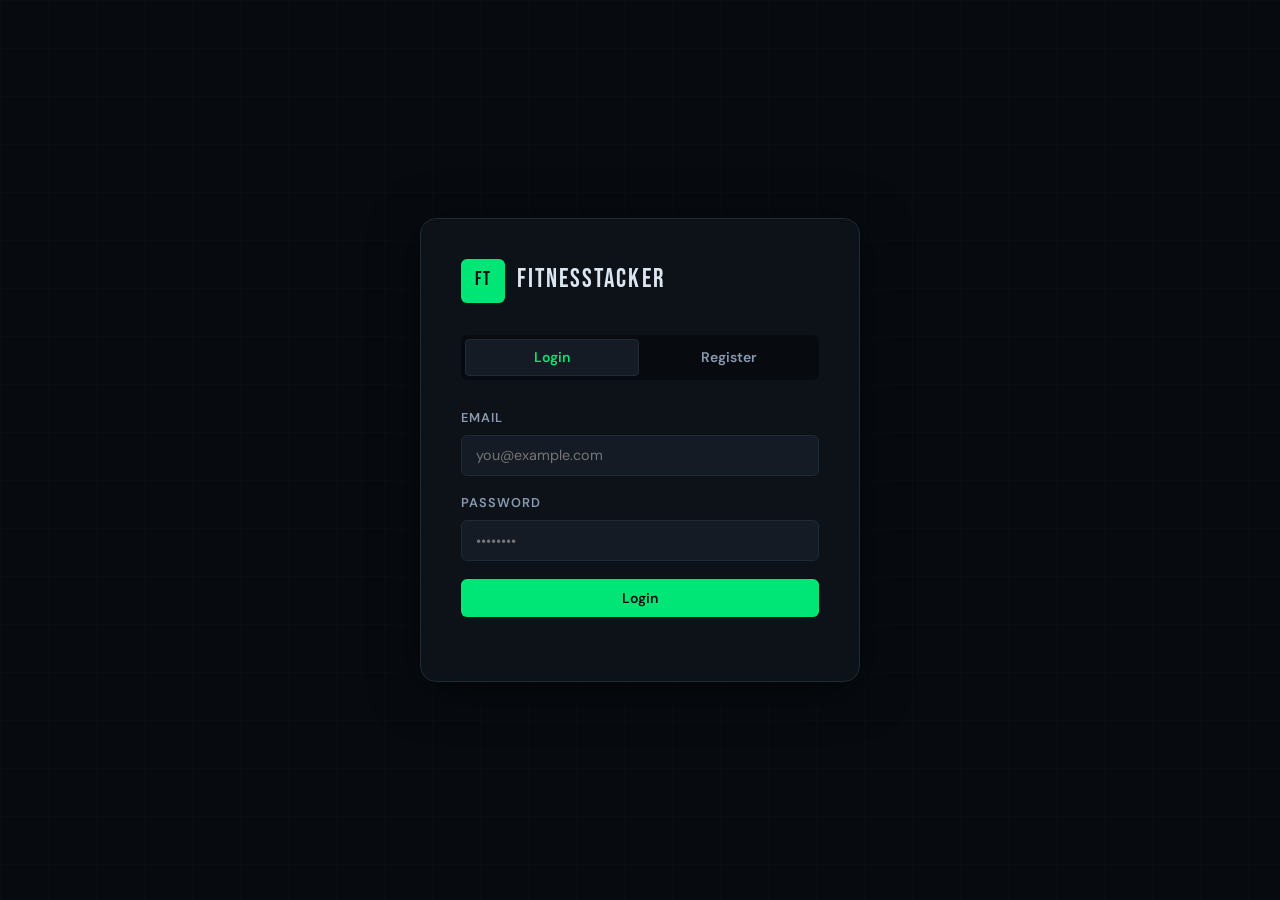
==== src/main/resources/static/activities.html @ 647609e1 "add frontend UI, UserController, CORS config & update README" ====
<!DOCTYPE html>
<html lang="en">
<head>
  <meta charset="UTF-8" />
  <meta name="viewport" content="width=device-width, initial-scale=1.0" />
  <title>FitnessTacker — Activities</title>
  <link rel="stylesheet" href="styles.css" />
</head>
<body>

<!-- Navbar -->
<nav class="navbar" id="nav"></nav>

<main class="page">

  <!-- Page Header -->
  <div class="page-header fade-in">
    <h1>YOUR <span>ACTIVITIES</span></h1>
    <p>Log workouts and track your progress over time.</p>
  </div>

  <div class="grid-2" style="align-items:start">

    <!-- ── LOG ACTIVITY FORM ───────────────────────────────── -->
    <div class="card card--accent fade-in" style="position:sticky;top:80px">
      <h3 class="section-title">Log New Activity</h3>

      <form id="activity-form" onsubmit="handleTrack(event)">

        <div class="form-group">
          <label>Activity Type</label>
          <select id="act-type" required>
            <option value="">— Select type —</option>
          </select>
        </div>

        <div class="form-row">
          <div class="form-group">
            <label>Duration (minutes)</label>
            <input type="number" id="act-duration" min="1" max="600" placeholder="e.g. 45" required />
          </div>
          <div class="form-group">
            <label>Calories Burned</label>
            <input type="number" id="act-calories" min="0" placeholder="e.g. 320" />
          </div>
        </div>

        <div class="form-group">
          <label>Start Time</label>
          <input type="datetime-local" id="act-startTime" required />
        </div>

        <!-- Additional Metrics (JSON key-value builder) -->
        <div class="form-group">
          <label style="display:flex;justify-content:space-between">
            <span>Additional Metrics</span>
            <button type="button" class="btn btn--ghost btn--sm" onclick="addMetric()">+ Add</button>
          </label>
          <div id="metrics-list" style="display:flex;flex-direction:column;gap:0.5rem;margin-top:0.25rem">
            <!-- dynamic rows -->
          </div>
          <p style="font-size:0.75rem;color:var(--text-3);margin-top:0.4rem">
            e.g. distance: 5.2, pace: "5:30/km", heartRate: 148
          </p>
        </div>

        <button type="submit" class="btn btn--primary btn--full" id="btn-track">
          Log Activity
        </button>
      </form>
    </div>

    <!-- ── ACTIVITY LIST ───────────────────────────────────── -->
    <div class="fade-in">
      <!-- Filter Bar -->
      <div style="display:flex;gap:0.5rem;flex-wrap:wrap;margin-bottom:1.25rem;align-items:center">
        <h3 class="section-title" style="margin-bottom:0;flex:1">All Activities</h3>
        <select id="filter-type" onchange="filterActivities()" style="
          background:var(--surface-2);border:1px solid var(--border);
          color:var(--text);padding:0.4rem 0.75rem;border-radius:var(--radius-sm);
          font-size:0.8rem;cursor:pointer">
          <option value="">All Types</option>
        </select>
      </div>

      <div id="activities-container">
        <div class="spinner"></div>
      </div>
    </div>

  </div>
</main>

<script src="app.js"></script>
<script>
  if (!Auth.require()) throw new Error("Redirecting");
  UI.renderNav("activities.html");

  let allActivities = [];

  // ── Populate dropdowns ────────────────────────────────────
  const typeSelect = document.getElementById("act-type");
  const filterSelect = document.getElementById("filter-type");
  ACTIVITY_TYPES.forEach((t) => {
    typeSelect.innerHTML += `<option value="${t}">${UI.activityIcon(t)} ${t.replace("_", " ")}</option>`;
    filterSelect.innerHTML += `<option value="${t}">${t.replace("_", " ")}</option>`;
  });

  // Default start time to now
  const now = new Date();
  now.setMinutes(now.getMinutes() - now.getTimezoneOffset());
  document.getElementById("act-startTime").value = now.toISOString().slice(0, 16);

  // ── Metric Row builder ────────────────────────────────────
  function addMetric(key = "", val = "") {
    const row = document.createElement("div");
    row.style.cssText = "display:flex;gap:0.5rem;align-items:center";
    row.innerHTML = `
      <input type="text"   class="metric-key" placeholder="Key (e.g. distance)"
             value="${key}" style="flex:1;background:var(--surface-2);border:1px solid var(--border);
             border-radius:var(--radius-sm);padding:0.45rem 0.7rem;color:var(--text);font-size:0.85rem"/>
      <input type="text"   class="metric-val" placeholder="Value"
             value="${val}" style="flex:1;background:var(--surface-2);border:1px solid var(--border);
             border-radius:var(--radius-sm);padding:0.45rem 0.7rem;color:var(--text);font-size:0.85rem"/>
      <button type="button" onclick="this.parentElement.remove()"
        style="background:transparent;border:none;color:var(--text-3);font-size:1.1rem;cursor:pointer;padding:0 4px">✕</button>
    `;
    document.getElementById("metrics-list").appendChild(row);
  }

  function collectMetrics() {
    const obj = {};
    document.querySelectorAll("#metrics-list > div").forEach((row) => {
      const k = row.querySelector(".metric-key").value.trim();
      const v = row.querySelector(".metric-val").value.trim();
      if (k) {
        // Try numeric, else string
        obj[k] = isNaN(v) ? v : Number(v);
      }
    });
    return Object.keys(obj).length ? obj : null;
  }

  // ── Track Activity ────────────────────────────────────────
  async function handleTrack(e) {
    e.preventDefault();
    const btn = document.getElementById("btn-track");
    UI.btnLoading(btn, true);

    const startTime = document.getElementById("act-startTime").value;
    const payload = {
      userId: Auth.userId(),
      type: document.getElementById("act-type").value,
      duration: parseInt(document.getElementById("act-duration").value),
      caloriesBurned: parseInt(document.getElementById("act-calories").value) || null,
      startTime: startTime ? new Date(startTime).toISOString().replace("Z", "") : null,
      additionalMetrics: collectMetrics(),
    };

    try {
      await ActivityAPI.track(payload);
      UI.toast("Activity logged successfully! 🔥");
      document.getElementById("activity-form").reset();
      document.getElementById("metrics-list").innerHTML = "";
      // Reset datetime
      const n = new Date();
      n.setMinutes(n.getMinutes() - n.getTimezoneOffset());
      document.getElementById("act-startTime").value = n.toISOString().slice(0, 16);
      await loadActivities();
    } catch (err) {
      UI.toast(err.message || "Failed to log activity", "error");
    } finally {
      UI.btnLoading(btn, false);
    }
  }

  // ── Load & Render Activities ──────────────────────────────
  async function loadActivities() {
    const container = document.getElementById("activities-container");
    container.innerHTML = `<div class="spinner"></div>`;
    try {
      allActivities = await ActivityAPI.getByUser(Auth.userId());
      // Sort newest first
      allActivities.sort((a, b) => new Date(b.createdAt) - new Date(a.createdAt));
      renderActivities(allActivities);
    } catch (err) {
      container.innerHTML = `<p style="color:var(--accent-err);font-size:0.875rem">${err.message}</p>`;
    }
  }

  function renderActivities(list) {
    const container = document.getElementById("activities-container");
    if (list.length === 0) {
      container.innerHTML = `
        <div class="empty-state">
          <div class="empty-state__icon">🏋️</div>
          <p>No activities found.<br>Log your first workout using the form!</p>
        </div>`;
      return;
    }

    container.innerHTML = `<div class="activity-list">
      ${list.map((a) => `
        <div class="activity-item fade-in" data-id="${a.id}">
          <div class="activity-item__icon">${UI.activityIcon(a.type)}</div>
          <div class="activity-item__info" style="flex:1">
            <div style="display:flex;align-items:center;gap:0.5rem">
              <div class="activity-item__type">${a.type.replace("_", " ")}</div>
              <span class="badge badge--green" style="font-size:0.65rem">${a.type}</span>
            </div>
            <div class="activity-item__date">${UI.formatDate(a.startTime || a.createdAt)}</div>
            ${a.additionalMetrics ? `
              <div style="margin-top:0.35rem;display:flex;flex-wrap:wrap;gap:0.35rem">
                ${Object.entries(a.additionalMetrics).map(([k, v]) =>
                  `<span style="font-size:0.72rem;background:var(--surface-2);
                     border:1px solid var(--border);border-radius:4px;
                     padding:2px 6px;color:var(--text-2)">
                    <span style="color:var(--text-3)">${k}:</span> ${v}
                  </span>`
                ).join("")}
              </div>
            ` : ""}
          </div>
          <div class="activity-item__stats">
            <div class="stat-mini">
              <span class="stat-mini__val">${UI.formatDuration(a.duration)}</span>
              <span class="stat-mini__label">Duration</span>
            </div>
            <div class="stat-mini">
              <span class="stat-mini__val">${a.caloriesBurned ?? "—"}</span>
              <span class="stat-mini__label">Kcal</span>
            </div>
            <div class="stat-mini" style="display:flex;flex-direction:column;justify-content:center">
              <a href="recommendations.html?activityId=${a.id}"
                 class="btn btn--outline btn--sm" style="white-space:nowrap">Tips</a>
            </div>
          </div>
        </div>
      `).join("")}
    </div>`;
  }

  function filterActivities() {
    const type = document.getElementById("filter-type").value;
    renderActivities(type ? allActivities.filter((a) => a.type === type) : allActivities);
  }

  loadActivities();
</script>
</body>
</html>
---- src/main/resources/static/styles.css ----
/* ============================================================
   FitnessTacker — Global Stylesheet
   Aesthetic: Dark Athletic / Performance Dashboard
   Fonts: Bebas Neue (headings) + DM Sans (body) + JetBrains Mono (data)
   ============================================================ */

@import url("https://fonts.googleapis.com/css2?family=Bebas+Neue&family=DM+Sans:wght@300;400;500;600&family=JetBrains+Mono:wght@400;600&display=swap");

/* ── CSS Variables ─────────────────────────────────────────── */
:root {
  --bg:          #070b10;
  --surface:     #0d1219;
  --surface-2:   #141b24;
  --border:      #1e2a38;
  --border-2:    #263344;

  --accent:      #00e676;
  --accent-dim:  #00c45e;
  --accent-glow: rgba(0, 230, 118, 0.18);
  --accent-blue: #29b6f6;
  --accent-warn: #ffa726;
  --accent-err:  #ef5350;

  --text:        #dce6f0;
  --text-2:      #8a9ab0;
  --text-3:      #4a5c6e;

  --font-head:   "Bebas Neue", sans-serif;
  --font-body:   "DM Sans", sans-serif;
  --font-mono:   "JetBrains Mono", monospace;

  --radius:      10px;
  --radius-sm:   6px;
  --radius-lg:   16px;
  --transition:  0.2s ease;
  --shadow:      0 4px 24px rgba(0,0,0,0.45);
  --shadow-lg:   0 8px 48px rgba(0,0,0,0.65);
}

/* ── Reset ─────────────────────────────────────────────────── */
*, *::before, *::after { box-sizing: border-box; margin: 0; padding: 0; }
html { scroll-behavior: smooth; }

body {
  background: var(--bg);
  color: var(--text);
  font-family: var(--font-body);
  font-size: 15px;
  line-height: 1.6;
  min-height: 100vh;
  -webkit-font-smoothing: antialiased;
}

a { color: inherit; text-decoration: none; }
ul { list-style: none; }
button { cursor: pointer; font-family: inherit; }
input, select, textarea { font-family: inherit; }

/* ── Background Grid Pattern ───────────────────────────────── */
body::before {
  content: "";
  position: fixed;
  inset: 0;
  background-image:
    linear-gradient(rgba(0,230,118,0.025) 1px, transparent 1px),
    linear-gradient(90deg, rgba(0,230,118,0.025) 1px, transparent 1px);
  background-size: 48px 48px;
  pointer-events: none;
  z-index: 0;
}

/* ── Typography ────────────────────────────────────────────── */
h1, h2, h3 {
  font-family: var(--font-head);
  letter-spacing: 0.04em;
  line-height: 1.1;
  color: var(--text);
}
h1 { font-size: clamp(2rem, 5vw, 3.5rem); }
h2 { font-size: clamp(1.4rem, 3vw, 2rem); }
h3 { font-size: 1.25rem; }

.mono { font-family: var(--font-mono); }

/* ── Navbar ─────────────────────────────────────────────────── */
.navbar {
  position: sticky;
  top: 0;
  z-index: 100;
  display: flex;
  align-items: center;
  gap: 2rem;
  padding: 0 2rem;
  height: 64px;
  background: rgba(7,11,16,0.85);
  backdrop-filter: blur(12px);
  border-bottom: 1px solid var(--border);
}

.nav__brand {
  display: flex;
  align-items: center;
  gap: 0.6rem;
  flex-shrink: 0;
}
.nav__logo {
  width: 34px; height: 34px;
  background: var(--accent);
  color: var(--bg);
  border-radius: var(--radius-sm);
  display: grid;
  place-items: center;
  font-family: var(--font-head);
  font-size: 1rem;
  letter-spacing: 0.05em;
}
.nav__title {
  font-family: var(--font-head);
  font-size: 1.3rem;
  letter-spacing: 0.08em;
  color: var(--text);
}

.nav__links {
  display: flex;
  gap: 0.25rem;
  flex: 1;
}
.nav__links a {
  padding: 0.4rem 1rem;
  border-radius: var(--radius-sm);
  font-size: 0.875rem;
  font-weight: 500;
  color: var(--text-2);
  transition: var(--transition);
}
.nav__links a:hover { color: var(--text); background: var(--surface-2); }
.nav__links a.active { color: var(--accent); background: var(--accent-glow); }

.nav__user {
  display: flex;
  align-items: center;
  gap: 0.75rem;
  flex-shrink: 0;
}
.nav__avatar {
  width: 32px; height: 32px;
  background: var(--accent-glow);
  border: 1px solid var(--accent);
  color: var(--accent);
  border-radius: 50%;
  display: grid;
  place-items: center;
  font-size: 0.8rem;
  font-weight: 600;
}
.nav__name { font-size: 0.875rem; color: var(--text-2); }

/* ── Layout ─────────────────────────────────────────────────── */
.page {
  position: relative;
  z-index: 1;
  max-width: 1200px;
  margin: 0 auto;
  padding: 2.5rem 2rem 4rem;
}
.page-header {
  margin-bottom: 2.5rem;
}
.page-header h1 span { color: var(--accent); }
.page-header p { color: var(--text-2); margin-top: 0.4rem; }

/* ── Cards ─────────────────────────────────────────────────── */
.card {
  background: var(--surface);
  border: 1px solid var(--border);
  border-radius: var(--radius-lg);
  padding: 1.5rem;
  transition: border-color var(--transition);
}
.card:hover { border-color: var(--border-2); }
.card--accent { border-color: var(--accent); box-shadow: 0 0 0 1px var(--accent-glow), var(--shadow); }

.card__label {
  font-size: 0.75rem;
  font-weight: 600;
  letter-spacing: 0.12em;
  text-transform: uppercase;
  color: var(--text-3);
  margin-bottom: 0.5rem;
}
.card__value {
  font-family: var(--font-mono);
  font-size: 2.2rem;
  font-weight: 600;
  color: var(--accent);
  line-height: 1;
}
.card__sub {
  font-size: 0.8rem;
  color: var(--text-2);
  margin-top: 0.35rem;
}

/* ── Grids ─────────────────────────────────────────────────── */
.grid-4 { display: grid; grid-template-columns: repeat(auto-fit, minmax(220px, 1fr)); gap: 1rem; }
.grid-2 { display: grid; grid-template-columns: repeat(auto-fit, minmax(340px, 1fr)); gap: 1.5rem; }

/* ── Buttons ────────────────────────────────────────────────── */
.btn {
  display: inline-flex;
  align-items: center;
  gap: 0.5rem;
  padding: 0.65rem 1.4rem;
  border-radius: var(--radius-sm);
  font-size: 0.875rem;
  font-weight: 600;
  border: none;
  transition: var(--transition);
  white-space: nowrap;
}
.btn--primary {
  background: var(--accent);
  color: var(--bg);
}
.btn--primary:hover { background: var(--accent-dim); }
.btn--primary:active { transform: scale(0.97); }

.btn--ghost {
  background: transparent;
  color: var(--text-2);
  border: 1px solid var(--border);
}
.btn--ghost:hover { border-color: var(--border-2); color: var(--text); }

.btn--outline {
  background: transparent;
  color: var(--accent);
  border: 1px solid var(--accent);
}
.btn--outline:hover { background: var(--accent-glow); }

.btn--sm { padding: 0.4rem 0.9rem; font-size: 0.8rem; }
.btn--full { width: 100%; justify-content: center; }
.btn--loading { opacity: 0.7; pointer-events: none; }
.btn:disabled { opacity: 0.5; pointer-events: none; }

/* ── Forms ─────────────────────────────────────────────────── */
.form-group {
  display: flex;
  flex-direction: column;
  gap: 0.4rem;
  margin-bottom: 1.1rem;
}
.form-group label {
  font-size: 0.8rem;
  font-weight: 600;
  letter-spacing: 0.08em;
  text-transform: uppercase;
  color: var(--text-2);
}
.form-group input,
.form-group select,
.form-group textarea {
  background: var(--surface-2);
  border: 1px solid var(--border);
  border-radius: var(--radius-sm);
  color: var(--text);
  padding: 0.65rem 0.9rem;
  font-size: 0.9rem;
  transition: var(--transition);
  width: 100%;
}
.form-group input:focus,
.form-group select:focus,
.form-group textarea:focus {
  outline: none;
  border-color: var(--accent);
  box-shadow: 0 0 0 3px var(--accent-glow);
}
.form-group textarea { resize: vertical; min-height: 80px; }
.form-group select option { background: var(--surface-2); }

.form-row { display: grid; grid-template-columns: 1fr 1fr; gap: 1rem; }

/* ── Section Titles ─────────────────────────────────────────── */
.section-title {
  font-family: var(--font-head);
  font-size: 1.4rem;
  letter-spacing: 0.06em;
  margin-bottom: 1.25rem;
  display: flex;
  align-items: center;
  gap: 0.6rem;
}
.section-title::after {
  content: "";
  flex: 1;
  height: 1px;
  background: var(--border);
}

/* ── Activity List ─────────────────────────────────────────── */
.activity-list { display: flex; flex-direction: column; gap: 0.75rem; }

.activity-item {
  display: flex;
  align-items: center;
  gap: 1rem;
  padding: 1rem 1.25rem;
  background: var(--surface);
  border: 1px solid var(--border);
  border-radius: var(--radius);
  transition: var(--transition);
  cursor: default;
}
.activity-item:hover { border-color: var(--border-2); background: var(--surface-2); }

.activity-item__icon {
  font-size: 1.6rem;
  width: 48px; height: 48px;
  background: var(--surface-2);
  border-radius: var(--radius-sm);
  display: grid;
  place-items: center;
  flex-shrink: 0;
}
.activity-item__info { flex: 1; }
.activity-item__type {
  font-family: var(--font-head);
  font-size: 1rem;
  letter-spacing: 0.06em;
}
.activity-item__date { font-size: 0.78rem; color: var(--text-3); }

.activity-item__stats {
  display: flex;
  gap: 1.5rem;
  text-align: right;
}
.stat-mini { display: flex; flex-direction: column; }
.stat-mini__val {
  font-family: var(--font-mono);
  font-size: 0.95rem;
  font-weight: 600;
  color: var(--accent);
}
.stat-mini__label { font-size: 0.72rem; color: var(--text-3); }

/* ── Recommendation Cards ───────────────────────────────────── */
.rec-card {
  background: var(--surface);
  border: 1px solid var(--border);
  border-radius: var(--radius-lg);
  padding: 1.5rem;
  display: flex;
  flex-direction: column;
  gap: 1rem;
}
.rec-card__header {
  display: flex;
  justify-content: space-between;
  align-items: flex-start;
}
.rec-card__type {
  font-family: var(--font-head);
  letter-spacing: 0.06em;
  font-size: 1.1rem;
}
.rec-card__date { font-size: 0.78rem; color: var(--text-3); }
.rec-card__body { font-size: 0.875rem; color: var(--text-2); line-height: 1.7; }

.rec-tag-list { display: flex; flex-wrap: wrap; gap: 0.5rem; }
.rec-tag {
  padding: 0.3rem 0.7rem;
  border-radius: 100px;
  font-size: 0.78rem;
  font-weight: 500;
}
.rec-tag--improve { background: rgba(41,182,246,0.15); color: var(--accent-blue); }
.rec-tag--suggest { background: rgba(0,230,118,0.12); color: var(--accent); }
.rec-tag--safety  { background: rgba(255,167,38,0.15); color: var(--accent-warn); }

.rec-section-label {
  font-size: 0.72rem;
  font-weight: 700;
  letter-spacing: 0.1em;
  text-transform: uppercase;
  margin-bottom: 0.4rem;
}
.rec-section-label--improve { color: var(--accent-blue); }
.rec-section-label--suggest { color: var(--accent); }
.rec-section-label--safety  { color: var(--accent-warn); }

/* ── Empty State ─────────────────────────────────────────────── */
.empty-state {
  text-align: center;
  padding: 3rem 1rem;
  color: var(--text-3);
}
.empty-state__icon { font-size: 3rem; margin-bottom: 1rem; }
.empty-state p { font-size: 0.9rem; }

/* ── Badges ─────────────────────────────────────────────────── */
.badge {
  display: inline-flex;
  padding: 0.25rem 0.6rem;
  border-radius: 100px;
  font-size: 0.72rem;
  font-weight: 700;
  letter-spacing: 0.06em;
  text-transform: uppercase;
}
.badge--green { background: var(--accent-glow); color: var(--accent); }
.badge--blue  { background: rgba(41,182,246,0.15); color: var(--accent-blue); }

/* ── Auth Page ───────────────────────────────────────────────── */
.auth-page {
  min-height: 100vh;
  display: grid;
  place-items: center;
  padding: 2rem;
}
.auth-card {
  width: 100%;
  max-width: 440px;
  background: var(--surface);
  border: 1px solid var(--border);
  border-radius: var(--radius-lg);
  padding: 2.5rem;
  box-shadow: var(--shadow-lg);
}
.auth-logo {
  display: flex;
  align-items: center;
  gap: 0.75rem;
  margin-bottom: 2rem;
}
.auth-logo__mark {
  width: 44px; height: 44px;
  background: var(--accent);
  border-radius: var(--radius-sm);
  display: grid;
  place-items: center;
  font-family: var(--font-head);
  font-size: 1.2rem;
  color: var(--bg);
  letter-spacing: 0.04em;
}
.auth-logo__text {
  font-family: var(--font-head);
  font-size: 1.6rem;
  letter-spacing: 0.08em;
}
.auth-tabs {
  display: flex;
  background: var(--bg);
  border-radius: var(--radius-sm);
  padding: 4px;
  margin-bottom: 1.75rem;
  gap: 4px;
}
.auth-tab {
  flex: 1;
  padding: 0.55rem;
  border-radius: calc(var(--radius-sm) - 2px);
  border: none;
  background: transparent;
  color: var(--text-2);
  font-size: 0.875rem;
  font-weight: 600;
  transition: var(--transition);
}
.auth-tab.active {
  background: var(--surface-2);
  color: var(--accent);
  border: 1px solid var(--border);
}
.auth-form { display: none; }
.auth-form.active { display: block; }

.auth-footer {
  margin-top: 1.5rem;
  text-align: center;
  font-size: 0.8rem;
  color: var(--text-3);
}

/* ── Divider ─────────────────────────────────────────────────── */
.divider {
  height: 1px;
  background: var(--border);
  margin: 1.5rem 0;
}

/* ── Toast ─────────────────────────────────────────────────── */
.ft-toast {
  position: fixed;
  bottom: 1.5rem;
  left: 50%;
  transform: translateX(-50%) translateY(20px);
  background: var(--surface-2);
  border: 1px solid var(--border-2);
  border-radius: var(--radius);
  padding: 0.75rem 1.25rem;
  display: flex;
  align-items: center;
  gap: 0.6rem;
  font-size: 0.875rem;
  font-weight: 500;
  box-shadow: var(--shadow-lg);
  opacity: 0;
  transition: all 0.3s ease;
  z-index: 9999;
  white-space: nowrap;
}
.ft-toast--show { opacity: 1; transform: translateX(-50%) translateY(0); }
.ft-toast--success { border-color: var(--accent); }
.ft-toast--success .ft-toast__icon { color: var(--accent); }
.ft-toast--error { border-color: var(--accent-err); }
.ft-toast--error .ft-toast__icon { color: var(--accent-err); }

/* ── Loading Spinner ────────────────────────────────────────── */
.spinner {
  width: 36px; height: 36px;
  border: 3px solid var(--border);
  border-top-color: var(--accent);
  border-radius: 50%;
  animation: spin 0.7s linear infinite;
  margin: 2rem auto;
}
@keyframes spin { to { transform: rotate(360deg); } }

/* ── Scrollbar ─────────────────────────────────────────────── */
::-webkit-scrollbar { width: 6px; }
::-webkit-scrollbar-track { background: var(--bg); }
::-webkit-scrollbar-thumb { background: var(--border-2); border-radius: 3px; }

/* ── Responsive ─────────────────────────────────────────────── */
@media (max-width: 768px) {
  .navbar { padding: 0 1rem; }
  .nav__links { display: none; }
  .nav__name { display: none; }
  .page { padding: 1.5rem 1rem 3rem; }
  .form-row { grid-template-columns: 1fr; }
  .activity-item__stats { gap: 0.75rem; }
}

/* ── Fade-in animation for page elements ────────────────────── */
.fade-in {
  animation: fadeIn 0.4s ease both;
}
@keyframes fadeIn {
  from { opacity: 0; transform: translateY(10px); }
  to   { opacity: 1; transform: translateY(0); }
}
.fade-in:nth-child(1) { animation-delay: 0.05s; }
.fade-in:nth-child(2) { animation-delay: 0.10s; }
.fade-in:nth-child(3) { animation-delay: 0.15s; }
.fade-in:nth-child(4) { animation-delay: 0.20s; }
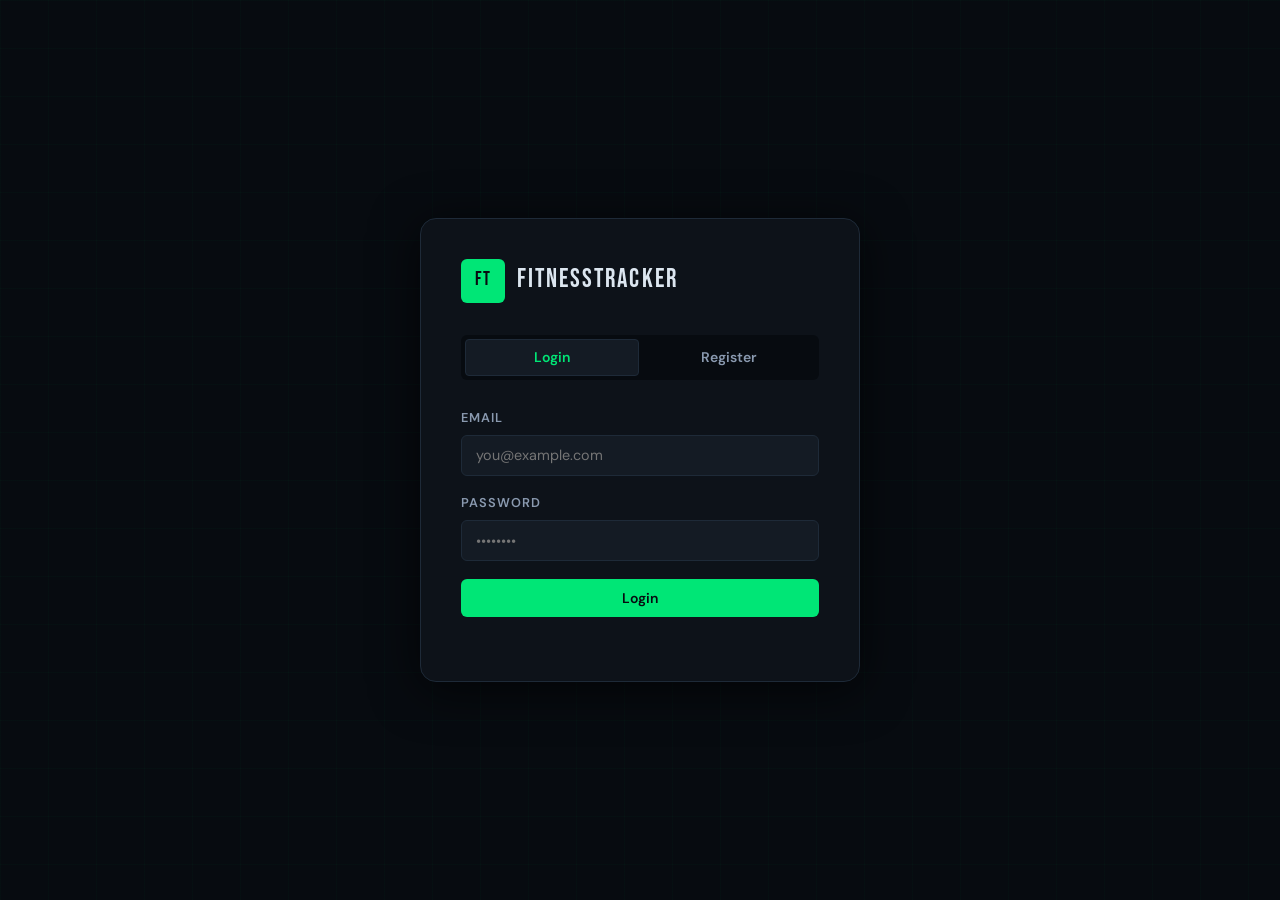
==== commit 18eccd37: "feat: update readme, fix mobile responsiveness, and add recommendation features" ====
--- a/src/main/resources/static/activities.html
+++ b/src/main/resources/static/activities.html
@@ -1,10 +1,10 @@
 <!DOCTYPE html>
 <html lang="en">
 <head>
-  <meta charset="UTF-8" />
-  <meta name="viewport" content="width=device-width, initial-scale=1.0" />
-  <title>FitnessTacker — Activities</title>
-  <link rel="stylesheet" href="styles.css" />
+    <meta charset="UTF-8" />
+    <meta name="viewport" content="width=device-width, initial-scale=1.0" />
+    <title>FitnessTracker — Activities</title>
+    <link rel="stylesheet" href="styles.css" />
 </head>
 <body>
 
@@ -13,239 +13,239 @@
 
 <main class="page">
 
-  <!-- Page Header -->
-  <div class="page-header fade-in">
-    <h1>YOUR <span>ACTIVITIES</span></h1>
-    <p>Log workouts and track your progress over time.</p>
-  </div>
-
-  <div class="grid-2" style="align-items:start">
-
-    <!-- ── LOG ACTIVITY FORM ───────────────────────────────── -->
-    <div class="card card--accent fade-in" style="position:sticky;top:80px">
-      <h3 class="section-title">Log New Activity</h3>
-
-      <form id="activity-form" onsubmit="handleTrack(event)">
-
-        <div class="form-group">
-          <label>Activity Type</label>
-          <select id="act-type" required>
-            <option value="">— Select type —</option>
-          </select>
+    <!-- Page Header -->
+    <div class="page-header fade-in">
+        <h1>YOUR <span>ACTIVITIES</span></h1>
+        <p>Log workouts and track your progress over time.</p>
+    </div>
+
+    <div class="grid-2" style="align-items:start">
+
+        <!-- ── LOG ACTIVITY FORM ───────────────────────────────── -->
+        <div class="card card--accent fade-in" style="position:sticky;top:80px">
+            <h3 class="section-title">Log New Activity</h3>
+
+            <form id="activity-form" onsubmit="handleTrack(event)">
+
+                <div class="form-group">
+                    <label>Activity Type</label>
+                    <select id="act-type" required>
+                        <option value="">— Select type —</option>
+                    </select>
+                </div>
+
+                <div class="form-row">
+                    <div class="form-group">
+                        <label>Duration (minutes)</label>
+                        <input type="number" id="act-duration" min="1" max="600" placeholder="e.g. 45" required />
+                    </div>
+                    <div class="form-group">
+                        <label>Calories Burned</label>
+                        <input type="number" id="act-calories" min="0" placeholder="e.g. 320" />
+                    </div>
+                </div>
+
+                <div class="form-group">
+                    <label>Start Time</label>
+                    <input type="datetime-local" id="act-startTime" required />
+                </div>
+
+                <!-- Additional Metrics (JSON key-value builder) -->
+                <div class="form-group">
+                    <label style="display:flex;justify-content:space-between">
+                        <span>Additional Metrics</span>
+                        <button type="button" class="btn btn--ghost btn--sm" onclick="addMetric()">+ Add</button>
+                    </label>
+                    <div id="metrics-list" style="display:flex;flex-direction:column;gap:0.5rem;margin-top:0.25rem">
+                        <!-- dynamic rows -->
+                    </div>
+                    <p style="font-size:0.75rem;color:var(--text-3);margin-top:0.4rem">
+                        e.g. distance: 5.2, pace: "5:30/km", heartRate: 148
+                    </p>
+                </div>
+
+                <button type="submit" class="btn btn--primary btn--full" id="btn-track">
+                    Log Activity
+                </button>
+            </form>
         </div>
 
-        <div class="form-row">
-          <div class="form-group">
-            <label>Duration (minutes)</label>
-            <input type="number" id="act-duration" min="1" max="600" placeholder="e.g. 45" required />
-          </div>
-          <div class="form-group">
-            <label>Calories Burned</label>
-            <input type="number" id="act-calories" min="0" placeholder="e.g. 320" />
-          </div>
-        </div>
-
-        <div class="form-group">
-          <label>Start Time</label>
-          <input type="datetime-local" id="act-startTime" required />
-        </div>
-
-        <!-- Additional Metrics (JSON key-value builder) -->
-        <div class="form-group">
-          <label style="display:flex;justify-content:space-between">
-            <span>Additional Metrics</span>
-            <button type="button" class="btn btn--ghost btn--sm" onclick="addMetric()">+ Add</button>
-          </label>
-          <div id="metrics-list" style="display:flex;flex-direction:column;gap:0.5rem;margin-top:0.25rem">
-            <!-- dynamic rows -->
-          </div>
-          <p style="font-size:0.75rem;color:var(--text-3);margin-top:0.4rem">
-            e.g. distance: 5.2, pace: "5:30/km", heartRate: 148
-          </p>
-        </div>
-
-        <button type="submit" class="btn btn--primary btn--full" id="btn-track">
-          Log Activity
-        </button>
-      </form>
-    </div>
-
-    <!-- ── ACTIVITY LIST ───────────────────────────────────── -->
-    <div class="fade-in">
-      <!-- Filter Bar -->
-      <div style="display:flex;gap:0.5rem;flex-wrap:wrap;margin-bottom:1.25rem;align-items:center">
-        <h3 class="section-title" style="margin-bottom:0;flex:1">All Activities</h3>
-        <select id="filter-type" onchange="filterActivities()" style="
+        <!-- ── ACTIVITY LIST ───────────────────────────────────── -->
+        <div class="fade-in">
+            <!-- Filter Bar -->
+            <div style="display:flex;gap:0.5rem;flex-wrap:wrap;margin-bottom:1.25rem;align-items:center">
+                <h3 class="section-title" style="margin-bottom:0;flex:1">All Activities</h3>
+                <select id="filter-type" onchange="filterActivities()" style="
           background:var(--surface-2);border:1px solid var(--border);
           color:var(--text);padding:0.4rem 0.75rem;border-radius:var(--radius-sm);
           font-size:0.8rem;cursor:pointer">
-          <option value="">All Types</option>
-        </select>
-      </div>
-
-      <div id="activities-container">
-        <div class="spinner"></div>
-      </div>
+                    <option value="">All Types</option>
+                </select>
+            </div>
+
+            <div id="activities-container">
+                <div class="spinner"></div>
+            </div>
+        </div>
+
     </div>
-
-  </div>
 </main>
 
 <script src="app.js"></script>
 <script>
-  if (!Auth.require()) throw new Error("Redirecting");
-  UI.renderNav("activities.html");
-
-  let allActivities = [];
-
-  // ── Populate dropdowns ────────────────────────────────────
-  const typeSelect = document.getElementById("act-type");
-  const filterSelect = document.getElementById("filter-type");
-  ACTIVITY_TYPES.forEach((t) => {
-    typeSelect.innerHTML += `<option value="${t}">${UI.activityIcon(t)} ${t.replace("_", " ")}</option>`;
-    filterSelect.innerHTML += `<option value="${t}">${t.replace("_", " ")}</option>`;
-  });
-
-  // Default start time to now
-  const now = new Date();
-  now.setMinutes(now.getMinutes() - now.getTimezoneOffset());
-  document.getElementById("act-startTime").value = now.toISOString().slice(0, 16);
-
-  // ── Metric Row builder ────────────────────────────────────
-  function addMetric(key = "", val = "") {
-    const row = document.createElement("div");
-    row.style.cssText = "display:flex;gap:0.5rem;align-items:center";
-    row.innerHTML = `
-      <input type="text"   class="metric-key" placeholder="Key (e.g. distance)"
-             value="${key}" style="flex:1;background:var(--surface-2);border:1px solid var(--border);
-             border-radius:var(--radius-sm);padding:0.45rem 0.7rem;color:var(--text);font-size:0.85rem"/>
-      <input type="text"   class="metric-val" placeholder="Value"
-             value="${val}" style="flex:1;background:var(--surface-2);border:1px solid var(--border);
-             border-radius:var(--radius-sm);padding:0.45rem 0.7rem;color:var(--text);font-size:0.85rem"/>
-      <button type="button" onclick="this.parentElement.remove()"
-        style="background:transparent;border:none;color:var(--text-3);font-size:1.1rem;cursor:pointer;padding:0 4px">✕</button>
-    `;
-    document.getElementById("metrics-list").appendChild(row);
-  }
-
-  function collectMetrics() {
-    const obj = {};
-    document.querySelectorAll("#metrics-list > div").forEach((row) => {
-      const k = row.querySelector(".metric-key").value.trim();
-      const v = row.querySelector(".metric-val").value.trim();
-      if (k) {
-        // Try numeric, else string
-        obj[k] = isNaN(v) ? v : Number(v);
+    if (!Auth.require()) throw new Error("Redirecting");
+    UI.renderNav("activities.html");
+
+    let allActivities = [];
+
+    // ── Populate dropdowns ────────────────────────────────────
+    const typeSelect = document.getElementById("act-type");
+    const filterSelect = document.getElementById("filter-type");
+    ACTIVITY_TYPES.forEach((t) => {
+      typeSelect.innerHTML += `<option value="${t}">${UI.activityIcon(t)} ${t.replace("_", " ")}</option>`;
+      filterSelect.innerHTML += `<option value="${t}">${t.replace("_", " ")}</option>`;
+    });
+
+    // Default start time to now
+    const now = new Date();
+    now.setMinutes(now.getMinutes() - now.getTimezoneOffset());
+    document.getElementById("act-startTime").value = now.toISOString().slice(0, 16);
+
+    // ── Metric Row builder ────────────────────────────────────
+    function addMetric(key = "", val = "") {
+      const row = document.createElement("div");
+      row.style.cssText = "display:flex;gap:0.5rem;align-items:center";
+      row.innerHTML = `
+        <input type="text"   class="metric-key" placeholder="Key (e.g. distance)"
+               value="${key}" style="flex:1;background:var(--surface-2);border:1px solid var(--border);
+               border-radius:var(--radius-sm);padding:0.45rem 0.7rem;color:var(--text);font-size:0.85rem"/>
+        <input type="text"   class="metric-val" placeholder="Value"
+               value="${val}" style="flex:1;background:var(--surface-2);border:1px solid var(--border);
+               border-radius:var(--radius-sm);padding:0.45rem 0.7rem;color:var(--text);font-size:0.85rem"/>
+        <button type="button" onclick="this.parentElement.remove()"
+          style="background:transparent;border:none;color:var(--text-3);font-size:1.1rem;cursor:pointer;padding:0 4px">✕</button>
+      `;
+      document.getElementById("metrics-list").appendChild(row);
+    }
+
+    function collectMetrics() {
+      const obj = {};
+      document.querySelectorAll("#metrics-list > div").forEach((row) => {
+        const k = row.querySelector(".metric-key").value.trim();
+        const v = row.querySelector(".metric-val").value.trim();
+        if (k) {
+          // Try numeric, else string
+          obj[k] = isNaN(v) ? v : Number(v);
+        }
+      });
+      return Object.keys(obj).length ? obj : null;
+    }
+
+    // ── Track Activity ────────────────────────────────────────
+    async function handleTrack(e) {
+      e.preventDefault();
+      const btn = document.getElementById("btn-track");
+      UI.btnLoading(btn, true);
+
+      const startTime = document.getElementById("act-startTime").value;
+      const payload = {
+        userId: Auth.userId(),
+        type: document.getElementById("act-type").value,
+        duration: parseInt(document.getElementById("act-duration").value),
+        caloriesBurned: parseInt(document.getElementById("act-calories").value) || null,
+        startTime: startTime ? new Date(startTime).toISOString().replace("Z", "") : null,
+        additionalMetrics: collectMetrics(),
+      };
+
+      try {
+        await ActivityAPI.track(payload);
+        UI.toast("Activity logged successfully! 🔥");
+        document.getElementById("activity-form").reset();
+        document.getElementById("metrics-list").innerHTML = "";
+        // Reset datetime
+        const n = new Date();
+        n.setMinutes(n.getMinutes() - n.getTimezoneOffset());
+        document.getElementById("act-startTime").value = n.toISOString().slice(0, 16);
+        await loadActivities();
+      } catch (err) {
+        UI.toast(err.message || "Failed to log activity", "error");
+      } finally {
+        UI.btnLoading(btn, false);
       }
-    });
-    return Object.keys(obj).length ? obj : null;
-  }
-
-  // ── Track Activity ────────────────────────────────────────
-  async function handleTrack(e) {
-    e.preventDefault();
-    const btn = document.getElementById("btn-track");
-    UI.btnLoading(btn, true);
-
-    const startTime = document.getElementById("act-startTime").value;
-    const payload = {
-      userId: Auth.userId(),
-      type: document.getElementById("act-type").value,
-      duration: parseInt(document.getElementById("act-duration").value),
-      caloriesBurned: parseInt(document.getElementById("act-calories").value) || null,
-      startTime: startTime ? new Date(startTime).toISOString().replace("Z", "") : null,
-      additionalMetrics: collectMetrics(),
-    };
-
-    try {
-      await ActivityAPI.track(payload);
-      UI.toast("Activity logged successfully! 🔥");
-      document.getElementById("activity-form").reset();
-      document.getElementById("metrics-list").innerHTML = "";
-      // Reset datetime
-      const n = new Date();
-      n.setMinutes(n.getMinutes() - n.getTimezoneOffset());
-      document.getElementById("act-startTime").value = n.toISOString().slice(0, 16);
-      await loadActivities();
-    } catch (err) {
-      UI.toast(err.message || "Failed to log activity", "error");
-    } finally {
-      UI.btnLoading(btn, false);
-    }
-  }
-
-  // ── Load & Render Activities ──────────────────────────────
-  async function loadActivities() {
-    const container = document.getElementById("activities-container");
-    container.innerHTML = `<div class="spinner"></div>`;
-    try {
-      allActivities = await ActivityAPI.getByUser(Auth.userId());
-      // Sort newest first
-      allActivities.sort((a, b) => new Date(b.createdAt) - new Date(a.createdAt));
-      renderActivities(allActivities);
-    } catch (err) {
-      container.innerHTML = `<p style="color:var(--accent-err);font-size:0.875rem">${err.message}</p>`;
-    }
-  }
-
-  function renderActivities(list) {
-    const container = document.getElementById("activities-container");
-    if (list.length === 0) {
-      container.innerHTML = `
-        <div class="empty-state">
-          <div class="empty-state__icon">🏋️</div>
-          <p>No activities found.<br>Log your first workout using the form!</p>
-        </div>`;
-      return;
-    }
-
-    container.innerHTML = `<div class="activity-list">
-      ${list.map((a) => `
-        <div class="activity-item fade-in" data-id="${a.id}">
-          <div class="activity-item__icon">${UI.activityIcon(a.type)}</div>
-          <div class="activity-item__info" style="flex:1">
-            <div style="display:flex;align-items:center;gap:0.5rem">
-              <div class="activity-item__type">${a.type.replace("_", " ")}</div>
-              <span class="badge badge--green" style="font-size:0.65rem">${a.type}</span>
-            </div>
-            <div class="activity-item__date">${UI.formatDate(a.startTime || a.createdAt)}</div>
-            ${a.additionalMetrics ? `
-              <div style="margin-top:0.35rem;display:flex;flex-wrap:wrap;gap:0.35rem">
-                ${Object.entries(a.additionalMetrics).map(([k, v]) =>
-                  `<span style="font-size:0.72rem;background:var(--surface-2);
-                     border:1px solid var(--border);border-radius:4px;
-                     padding:2px 6px;color:var(--text-2)">
-                    <span style="color:var(--text-3)">${k}:</span> ${v}
-                  </span>`
-                ).join("")}
-              </div>
-            ` : ""}
+    }
+
+    // ── Load & Render Activities ──────────────────────────────
+    async function loadActivities() {
+      const container = document.getElementById("activities-container");
+      container.innerHTML = `<div class="spinner"></div>`;
+      try {
+        allActivities = await ActivityAPI.getByUser(Auth.userId());
+        // Sort newest first
+        allActivities.sort((a, b) => new Date(b.createdAt) - new Date(a.createdAt));
+        renderActivities(allActivities);
+      } catch (err) {
+        container.innerHTML = `<p style="color:var(--accent-err);font-size:0.875rem">${err.message}</p>`;
+      }
+    }
+
+    function renderActivities(list) {
+      const container = document.getElementById("activities-container");
+      if (list.length === 0) {
+        container.innerHTML = `
+          <div class="empty-state">
+            <div class="empty-state__icon">🏋️</div>
+            <p>No activities found.<br>Log your first workout using the form!</p>
+          </div>`;
+        return;
+      }
+
+      container.innerHTML = `<div class="activity-list">
+        ${list.map((a) => `
+          <div class="activity-item fade-in" data-id="${a.id}">
+            <div class="activity-item__icon">${UI.activityIcon(a.type)}</div>
+            <div class="activity-item__info" style="flex:1">
+              <div style="display:flex;align-items:center;gap:0.5rem">
+                <div class="activity-item__type">${a.type.replace("_", " ")}</div>
+                <span class="badge badge--green" style="font-size:0.65rem">${a.type}</span>
+              </div>
+              <div class="activity-item__date">${UI.formatDate(a.startTime || a.createdAt)}</div>
+              ${a.additionalMetrics ? `
+                <div style="margin-top:0.35rem;display:flex;flex-wrap:wrap;gap:0.35rem">
+                  ${Object.entries(a.additionalMetrics).map(([k, v]) =>
+                    `<span style="font-size:0.72rem;background:var(--surface-2);
+                       border:1px solid var(--border);border-radius:4px;
+                       padding:2px 6px;color:var(--text-2)">
+                      <span style="color:var(--text-3)">${k}:</span> ${v}
+                    </span>`
+                  ).join("")}
+                </div>
+              ` : ""}
+            </div>
+            <div class="activity-item__stats">
+              <div class="stat-mini">
+                <span class="stat-mini__val">${UI.formatDuration(a.duration)}</span>
+                <span class="stat-mini__label">Duration</span>
+              </div>
+              <div class="stat-mini">
+                <span class="stat-mini__val">${a.caloriesBurned ?? "—"}</span>
+                <span class="stat-mini__label">Kcal</span>
+              </div>
+              <div class="stat-mini" style="display:flex;flex-direction:column;justify-content:center">
+                <a href="recommendations.html?activityId=${a.id}"
+                   class="btn btn--outline btn--sm" style="white-space:nowrap">Tips</a>
+              </div>
+            </div>
           </div>
-          <div class="activity-item__stats">
-            <div class="stat-mini">
-              <span class="stat-mini__val">${UI.formatDuration(a.duration)}</span>
-              <span class="stat-mini__label">Duration</span>
-            </div>
-            <div class="stat-mini">
-              <span class="stat-mini__val">${a.caloriesBurned ?? "—"}</span>
-              <span class="stat-mini__label">Kcal</span>
-            </div>
-            <div class="stat-mini" style="display:flex;flex-direction:column;justify-content:center">
-              <a href="recommendations.html?activityId=${a.id}"
-                 class="btn btn--outline btn--sm" style="white-space:nowrap">Tips</a>
-            </div>
-          </div>
-        </div>
-      `).join("")}
-    </div>`;
-  }
-
-  function filterActivities() {
-    const type = document.getElementById("filter-type").value;
-    renderActivities(type ? allActivities.filter((a) => a.type === type) : allActivities);
-  }
-
-  loadActivities();
+        `).join("")}
+      </div>`;
+    }
+
+    function filterActivities() {
+      const type = document.getElementById("filter-type").value;
+      renderActivities(type ? allActivities.filter((a) => a.type === type) : allActivities);
+    }
+
+    loadActivities();
 </script>
 </body>
-</html>
+</html>
--- a/src/main/resources/static/styles.css
+++ b/src/main/resources/static/styles.css
@@ -8,38 +8,47 @@
 
 /* ── CSS Variables ─────────────────────────────────────────── */
 :root {
-  --bg:          #070b10;
-  --surface:     #0d1219;
-  --surface-2:   #141b24;
-  --border:      #1e2a38;
-  --border-2:    #263344;
-
-  --accent:      #00e676;
-  --accent-dim:  #00c45e;
+  --bg: #070b10;
+  --surface: #0d1219;
+  --surface-2: #141b24;
+  --border: #1e2a38;
+  --border-2: #263344;
+
+  --accent: #00e676;
+  --accent-dim: #00c45e;
   --accent-glow: rgba(0, 230, 118, 0.18);
   --accent-blue: #29b6f6;
   --accent-warn: #ffa726;
-  --accent-err:  #ef5350;
-
-  --text:        #dce6f0;
-  --text-2:      #8a9ab0;
-  --text-3:      #4a5c6e;
-
-  --font-head:   "Bebas Neue", sans-serif;
-  --font-body:   "DM Sans", sans-serif;
-  --font-mono:   "JetBrains Mono", monospace;
-
-  --radius:      10px;
-  --radius-sm:   6px;
-  --radius-lg:   16px;
-  --transition:  0.2s ease;
-  --shadow:      0 4px 24px rgba(0,0,0,0.45);
-  --shadow-lg:   0 8px 48px rgba(0,0,0,0.65);
+  --accent-err: #ef5350;
+
+  --text: #dce6f0;
+  --text-2: #8a9ab0;
+  --text-3: #4a5c6e;
+
+  --font-head: "Bebas Neue", sans-serif;
+  --font-body: "DM Sans", sans-serif;
+  --font-mono: "JetBrains Mono", monospace;
+
+  --radius: 10px;
+  --radius-sm: 6px;
+  --radius-lg: 16px;
+  --transition: 0.2s ease;
+  --shadow: 0 4px 24px rgba(0, 0, 0, 0.45);
+  --shadow-lg: 0 8px 48px rgba(0, 0, 0, 0.65);
 }
 
 /* ── Reset ─────────────────────────────────────────────────── */
-*, *::before, *::after { box-sizing: border-box; margin: 0; padding: 0; }
-html { scroll-behavior: smooth; }
+*,
+*::before,
+*::after {
+  box-sizing: border-box;
+  margin: 0;
+  padding: 0;
+}
+
+html {
+  scroll-behavior: smooth;
+}
 
 body {
   background: var(--bg);
@@ -51,10 +60,25 @@
   -webkit-font-smoothing: antialiased;
 }
 
-a { color: inherit; text-decoration: none; }
-ul { list-style: none; }
-button { cursor: pointer; font-family: inherit; }
-input, select, textarea { font-family: inherit; }
+a {
+  color: inherit;
+  text-decoration: none;
+}
+
+ul {
+  list-style: none;
+}
+
+button {
+  cursor: pointer;
+  font-family: inherit;
+}
+
+input,
+select,
+textarea {
+  font-family: inherit;
+}
 
 /* ── Background Grid Pattern ───────────────────────────────── */
 body::before {
@@ -62,25 +86,38 @@
   position: fixed;
   inset: 0;
   background-image:
-    linear-gradient(rgba(0,230,118,0.025) 1px, transparent 1px),
-    linear-gradient(90deg, rgba(0,230,118,0.025) 1px, transparent 1px);
+    linear-gradient(rgba(0, 230, 118, 0.025) 1px, transparent 1px),
+    linear-gradient(90deg, rgba(0, 230, 118, 0.025) 1px, transparent 1px);
   background-size: 48px 48px;
   pointer-events: none;
   z-index: 0;
 }
 
 /* ── Typography ────────────────────────────────────────────── */
-h1, h2, h3 {
+h1,
+h2,
+h3 {
   font-family: var(--font-head);
   letter-spacing: 0.04em;
   line-height: 1.1;
   color: var(--text);
 }
-h1 { font-size: clamp(2rem, 5vw, 3.5rem); }
-h2 { font-size: clamp(1.4rem, 3vw, 2rem); }
-h3 { font-size: 1.25rem; }
-
-.mono { font-family: var(--font-mono); }
+
+h1 {
+  font-size: clamp(2rem, 5vw, 3.5rem);
+}
+
+h2 {
+  font-size: clamp(1.4rem, 3vw, 2rem);
+}
+
+h3 {
+  font-size: 1.25rem;
+}
+
+.mono {
+  font-family: var(--font-mono);
+}
 
 /* ── Navbar ─────────────────────────────────────────────────── */
 .navbar {
@@ -92,7 +129,7 @@
   gap: 2rem;
   padding: 0 2rem;
   height: 64px;
-  background: rgba(7,11,16,0.85);
+  background: rgba(7, 11, 16, 0.85);
   backdrop-filter: blur(12px);
   border-bottom: 1px solid var(--border);
 }
@@ -103,8 +140,10 @@
   gap: 0.6rem;
   flex-shrink: 0;
 }
+
 .nav__logo {
-  width: 34px; height: 34px;
+  width: 34px;
+  height: 34px;
   background: var(--accent);
   color: var(--bg);
   border-radius: var(--radius-sm);
@@ -114,6 +153,7 @@
   font-size: 1rem;
   letter-spacing: 0.05em;
 }
+
 .nav__title {
   font-family: var(--font-head);
   font-size: 1.3rem;
@@ -126,6 +166,7 @@
   gap: 0.25rem;
   flex: 1;
 }
+
 .nav__links a {
   padding: 0.4rem 1rem;
   border-radius: var(--radius-sm);
@@ -134,8 +175,16 @@
   color: var(--text-2);
   transition: var(--transition);
 }
-.nav__links a:hover { color: var(--text); background: var(--surface-2); }
-.nav__links a.active { color: var(--accent); background: var(--accent-glow); }
+
+.nav__links a:hover {
+  color: var(--text);
+  background: var(--surface-2);
+}
+
+.nav__links a.active {
+  color: var(--accent);
+  background: var(--accent-glow);
+}
 
 .nav__user {
   display: flex;
@@ -143,8 +192,10 @@
   gap: 0.75rem;
   flex-shrink: 0;
 }
+
 .nav__avatar {
-  width: 32px; height: 32px;
+  width: 32px;
+  height: 32px;
   background: var(--accent-glow);
   border: 1px solid var(--accent);
   color: var(--accent);
@@ -154,7 +205,11 @@
   font-size: 0.8rem;
   font-weight: 600;
 }
-.nav__name { font-size: 0.875rem; color: var(--text-2); }
+
+.nav__name {
+  font-size: 0.875rem;
+  color: var(--text-2);
+}
 
 /* ── Layout ─────────────────────────────────────────────────── */
 .page {
@@ -164,11 +219,19 @@
   margin: 0 auto;
   padding: 2.5rem 2rem 4rem;
 }
+
 .page-header {
   margin-bottom: 2.5rem;
 }
-.page-header h1 span { color: var(--accent); }
-.page-header p { color: var(--text-2); margin-top: 0.4rem; }
+
+.page-header h1 span {
+  color: var(--accent);
+}
+
+.page-header p {
+  color: var(--text-2);
+  margin-top: 0.4rem;
+}
 
 /* ── Cards ─────────────────────────────────────────────────── */
 .card {
@@ -178,8 +241,15 @@
   padding: 1.5rem;
   transition: border-color var(--transition);
 }
-.card:hover { border-color: var(--border-2); }
-.card--accent { border-color: var(--accent); box-shadow: 0 0 0 1px var(--accent-glow), var(--shadow); }
+
+.card:hover {
+  border-color: var(--border-2);
+}
+
+.card--accent {
+  border-color: var(--accent);
+  box-shadow: 0 0 0 1px var(--accent-glow), var(--shadow);
+}
 
 .card__label {
   font-size: 0.75rem;
@@ -189,6 +259,7 @@
   color: var(--text-3);
   margin-bottom: 0.5rem;
 }
+
 .card__value {
   font-family: var(--font-mono);
   font-size: 2.2rem;
@@ -196,6 +267,7 @@
   color: var(--accent);
   line-height: 1;
 }
+
 .card__sub {
   font-size: 0.8rem;
   color: var(--text-2);
@@ -203,8 +275,17 @@
 }
 
 /* ── Grids ─────────────────────────────────────────────────── */
-.grid-4 { display: grid; grid-template-columns: repeat(auto-fit, minmax(220px, 1fr)); gap: 1rem; }
-.grid-2 { display: grid; grid-template-columns: repeat(auto-fit, minmax(340px, 1fr)); gap: 1.5rem; }
+.grid-4 {
+  display: grid;
+  grid-template-columns: repeat(auto-fit, minmax(220px, 1fr));
+  gap: 1rem;
+}
+
+.grid-2 {
+  display: grid;
+  grid-template-columns: repeat(auto-fit, minmax(340px, 1fr));
+  gap: 1.5rem;
+}
 
 /* ── Buttons ────────────────────────────────────────────────── */
 .btn {
@@ -219,31 +300,60 @@
   transition: var(--transition);
   white-space: nowrap;
 }
+
 .btn--primary {
   background: var(--accent);
   color: var(--bg);
 }
-.btn--primary:hover { background: var(--accent-dim); }
-.btn--primary:active { transform: scale(0.97); }
+
+.btn--primary:hover {
+  background: var(--accent-dim);
+}
+
+.btn--primary:active {
+  transform: scale(0.97);
+}
 
 .btn--ghost {
   background: transparent;
   color: var(--text-2);
   border: 1px solid var(--border);
 }
-.btn--ghost:hover { border-color: var(--border-2); color: var(--text); }
+
+.btn--ghost:hover {
+  border-color: var(--border-2);
+  color: var(--text);
+}
 
 .btn--outline {
   background: transparent;
   color: var(--accent);
   border: 1px solid var(--accent);
 }
-.btn--outline:hover { background: var(--accent-glow); }
-
-.btn--sm { padding: 0.4rem 0.9rem; font-size: 0.8rem; }
-.btn--full { width: 100%; justify-content: center; }
-.btn--loading { opacity: 0.7; pointer-events: none; }
-.btn:disabled { opacity: 0.5; pointer-events: none; }
+
+.btn--outline:hover {
+  background: var(--accent-glow);
+}
+
+.btn--sm {
+  padding: 0.4rem 0.9rem;
+  font-size: 0.8rem;
+}
+
+.btn--full {
+  width: 100%;
+  justify-content: center;
+}
+
+.btn--loading {
+  opacity: 0.7;
+  pointer-events: none;
+}
+
+.btn:disabled {
+  opacity: 0.5;
+  pointer-events: none;
+}
 
 /* ── Forms ─────────────────────────────────────────────────── */
 .form-group {
@@ -252,6 +362,7 @@
   gap: 0.4rem;
   margin-bottom: 1.1rem;
 }
+
 .form-group label {
   font-size: 0.8rem;
   font-weight: 600;
@@ -259,6 +370,7 @@
   text-transform: uppercase;
   color: var(--text-2);
 }
+
 .form-group input,
 .form-group select,
 .form-group textarea {
@@ -271,6 +383,7 @@
   transition: var(--transition);
   width: 100%;
 }
+
 .form-group input:focus,
 .form-group select:focus,
 .form-group textarea:focus {
@@ -278,10 +391,21 @@
   border-color: var(--accent);
   box-shadow: 0 0 0 3px var(--accent-glow);
 }
-.form-group textarea { resize: vertical; min-height: 80px; }
-.form-group select option { background: var(--surface-2); }
-
-.form-row { display: grid; grid-template-columns: 1fr 1fr; gap: 1rem; }
+
+.form-group textarea {
+  resize: vertical;
+  min-height: 80px;
+}
+
+.form-group select option {
+  background: var(--surface-2);
+}
+
+.form-row {
+  display: grid;
+  grid-template-columns: 1fr 1fr;
+  gap: 1rem;
+}
 
 /* ── Section Titles ─────────────────────────────────────────── */
 .section-title {
@@ -293,6 +417,7 @@
   align-items: center;
   gap: 0.6rem;
 }
+
 .section-title::after {
   content: "";
   flex: 1;
@@ -301,7 +426,11 @@
 }
 
 /* ── Activity List ─────────────────────────────────────────── */
-.activity-list { display: flex; flex-direction: column; gap: 0.75rem; }
+.activity-list {
+  display: flex;
+  flex-direction: column;
+  gap: 0.75rem;
+}
 
 .activity-item {
   display: flex;
@@ -314,38 +443,60 @@
   transition: var(--transition);
   cursor: default;
 }
-.activity-item:hover { border-color: var(--border-2); background: var(--surface-2); }
+
+.activity-item:hover {
+  border-color: var(--border-2);
+  background: var(--surface-2);
+}
 
 .activity-item__icon {
   font-size: 1.6rem;
-  width: 48px; height: 48px;
+  width: 48px;
+  height: 48px;
   background: var(--surface-2);
   border-radius: var(--radius-sm);
   display: grid;
   place-items: center;
   flex-shrink: 0;
 }
-.activity-item__info { flex: 1; }
+
+.activity-item__info {
+  flex: 1;
+}
+
 .activity-item__type {
   font-family: var(--font-head);
   font-size: 1rem;
   letter-spacing: 0.06em;
 }
-.activity-item__date { font-size: 0.78rem; color: var(--text-3); }
+
+.activity-item__date {
+  font-size: 0.78rem;
+  color: var(--text-3);
+}
 
 .activity-item__stats {
   display: flex;
   gap: 1.5rem;
   text-align: right;
 }
-.stat-mini { display: flex; flex-direction: column; }
+
+.stat-mini {
+  display: flex;
+  flex-direction: column;
+}
+
 .stat-mini__val {
   font-family: var(--font-mono);
   font-size: 0.95rem;
   font-weight: 600;
   color: var(--accent);
 }
-.stat-mini__label { font-size: 0.72rem; color: var(--text-3); }
+
+.stat-mini__label {
+  font-size: 0.72rem;
+  color: var(--text-3);
+}
 
 /* ── Recommendation Cards ───────────────────────────────────── */
 .rec-card {
@@ -357,29 +508,57 @@
   flex-direction: column;
   gap: 1rem;
 }
+
 .rec-card__header {
   display: flex;
   justify-content: space-between;
   align-items: flex-start;
 }
+
 .rec-card__type {
   font-family: var(--font-head);
   letter-spacing: 0.06em;
   font-size: 1.1rem;
 }
-.rec-card__date { font-size: 0.78rem; color: var(--text-3); }
-.rec-card__body { font-size: 0.875rem; color: var(--text-2); line-height: 1.7; }
-
-.rec-tag-list { display: flex; flex-wrap: wrap; gap: 0.5rem; }
+
+.rec-card__date {
+  font-size: 0.78rem;
+  color: var(--text-3);
+}
+
+.rec-card__body {
+  font-size: 0.875rem;
+  color: var(--text-2);
+  line-height: 1.7;
+}
+
+.rec-tag-list {
+  display: flex;
+  flex-wrap: wrap;
+  gap: 0.5rem;
+}
+
 .rec-tag {
   padding: 0.3rem 0.7rem;
   border-radius: 100px;
   font-size: 0.78rem;
   font-weight: 500;
 }
-.rec-tag--improve { background: rgba(41,182,246,0.15); color: var(--accent-blue); }
-.rec-tag--suggest { background: rgba(0,230,118,0.12); color: var(--accent); }
-.rec-tag--safety  { background: rgba(255,167,38,0.15); color: var(--accent-warn); }
+
+.rec-tag--improve {
+  background: rgba(41, 182, 246, 0.15);
+  color: var(--accent-blue);
+}
+
+.rec-tag--suggest {
+  background: rgba(0, 230, 118, 0.12);
+  color: var(--accent);
+}
+
+.rec-tag--safety {
+  background: rgba(255, 167, 38, 0.15);
+  color: var(--accent-warn);
+}
 
 .rec-section-label {
   font-size: 0.72rem;
@@ -388,9 +567,18 @@
   text-transform: uppercase;
   margin-bottom: 0.4rem;
 }
-.rec-section-label--improve { color: var(--accent-blue); }
-.rec-section-label--suggest { color: var(--accent); }
-.rec-section-label--safety  { color: var(--accent-warn); }
+
+.rec-section-label--improve {
+  color: var(--accent-blue);
+}
+
+.rec-section-label--suggest {
+  color: var(--accent);
+}
+
+.rec-section-label--safety {
+  color: var(--accent-warn);
+}
 
 /* ── Empty State ─────────────────────────────────────────────── */
 .empty-state {
@@ -398,8 +586,15 @@
   padding: 3rem 1rem;
   color: var(--text-3);
 }
-.empty-state__icon { font-size: 3rem; margin-bottom: 1rem; }
-.empty-state p { font-size: 0.9rem; }
+
+.empty-state__icon {
+  font-size: 3rem;
+  margin-bottom: 1rem;
+}
+
+.empty-state p {
+  font-size: 0.9rem;
+}
 
 /* ── Badges ─────────────────────────────────────────────────── */
 .badge {
@@ -411,8 +606,16 @@
   letter-spacing: 0.06em;
   text-transform: uppercase;
 }
-.badge--green { background: var(--accent-glow); color: var(--accent); }
-.badge--blue  { background: rgba(41,182,246,0.15); color: var(--accent-blue); }
+
+.badge--green {
+  background: var(--accent-glow);
+  color: var(--accent);
+}
+
+.badge--blue {
+  background: rgba(41, 182, 246, 0.15);
+  color: var(--accent-blue);
+}
 
 /* ── Auth Page ───────────────────────────────────────────────── */
 .auth-page {
@@ -421,6 +624,7 @@
   place-items: center;
   padding: 2rem;
 }
+
 .auth-card {
   width: 100%;
   max-width: 440px;
@@ -430,14 +634,17 @@
   padding: 2.5rem;
   box-shadow: var(--shadow-lg);
 }
+
 .auth-logo {
   display: flex;
   align-items: center;
   gap: 0.75rem;
   margin-bottom: 2rem;
 }
+
 .auth-logo__mark {
-  width: 44px; height: 44px;
+  width: 44px;
+  height: 44px;
   background: var(--accent);
   border-radius: var(--radius-sm);
   display: grid;
@@ -447,11 +654,13 @@
   color: var(--bg);
   letter-spacing: 0.04em;
 }
+
 .auth-logo__text {
   font-family: var(--font-head);
   font-size: 1.6rem;
   letter-spacing: 0.08em;
 }
+
 .auth-tabs {
   display: flex;
   background: var(--bg);
@@ -460,6 +669,7 @@
   margin-bottom: 1.75rem;
   gap: 4px;
 }
+
 .auth-tab {
   flex: 1;
   padding: 0.55rem;
@@ -471,13 +681,20 @@
   font-weight: 600;
   transition: var(--transition);
 }
+
 .auth-tab.active {
   background: var(--surface-2);
   color: var(--accent);
   border: 1px solid var(--border);
 }
-.auth-form { display: none; }
-.auth-form.active { display: block; }
+
+.auth-form {
+  display: none;
+}
+
+.auth-form.active {
+  display: block;
+}
 
 .auth-footer {
   margin-top: 1.5rem;
@@ -514,47 +731,214 @@
   z-index: 9999;
   white-space: nowrap;
 }
-.ft-toast--show { opacity: 1; transform: translateX(-50%) translateY(0); }
-.ft-toast--success { border-color: var(--accent); }
-.ft-toast--success .ft-toast__icon { color: var(--accent); }
-.ft-toast--error { border-color: var(--accent-err); }
-.ft-toast--error .ft-toast__icon { color: var(--accent-err); }
+
+.ft-toast--show {
+  opacity: 1;
+  transform: translateX(-50%) translateY(0);
+}
+
+.ft-toast--success {
+  border-color: var(--accent);
+}
+
+.ft-toast--success .ft-toast__icon {
+  color: var(--accent);
+}
+
+.ft-toast--error {
+  border-color: var(--accent-err);
+}
+
+.ft-toast--error .ft-toast__icon {
+  color: var(--accent-err);
+}
 
 /* ── Loading Spinner ────────────────────────────────────────── */
 .spinner {
-  width: 36px; height: 36px;
+  width: 36px;
+  height: 36px;
   border: 3px solid var(--border);
   border-top-color: var(--accent);
   border-radius: 50%;
   animation: spin 0.7s linear infinite;
   margin: 2rem auto;
 }
-@keyframes spin { to { transform: rotate(360deg); } }
+
+@keyframes spin {
+  to {
+    transform: rotate(360deg);
+  }
+}
 
 /* ── Scrollbar ─────────────────────────────────────────────── */
-::-webkit-scrollbar { width: 6px; }
-::-webkit-scrollbar-track { background: var(--bg); }
-::-webkit-scrollbar-thumb { background: var(--border-2); border-radius: 3px; }
+::-webkit-scrollbar {
+  width: 6px;
+}
+
+::-webkit-scrollbar-track {
+  background: var(--bg);
+}
+
+::-webkit-scrollbar-thumb {
+  background: var(--border-2);
+  border-radius: 3px;
+}
 
 /* ── Responsive ─────────────────────────────────────────────── */
+body {
+  overflow-x: hidden;
+}
+
+.page {
+  overflow-x: hidden;
+}
+
+/* Hamburger button (hidden on desktop) */
+.nav__hamburger {
+  display: none;
+  flex-direction: column;
+  gap: 5px;
+  background: transparent;
+  border: none;
+  cursor: pointer;
+  padding: 0.5rem;
+  margin-left: auto;
+}
+
+.nav__hamburger span {
+  display: block;
+  width: 24px;
+  height: 2px;
+  background: var(--text);
+  border-radius: 2px;
+  transition: var(--transition);
+}
+
 @media (max-width: 768px) {
-  .navbar { padding: 0 1rem; }
-  .nav__links { display: none; }
-  .nav__name { display: none; }
-  .page { padding: 1.5rem 1rem 3rem; }
-  .form-row { grid-template-columns: 1fr; }
-  .activity-item__stats { gap: 0.75rem; }
+  .navbar {
+    padding: 1rem 1rem;
+    flex-wrap: wrap;
+    height: auto;
+    min-height: 64px;
+  }
+
+  .nav__hamburger {
+    display: flex;
+  }
+
+  .nav__links {
+    display: none;
+    width: 100%;
+    flex-direction: column;
+    padding: 0.5rem 0 1rem;
+    order: 3;
+    border-top: 1px solid var(--border);
+    margin-top: 0.5rem;
+  }
+
+  .nav__links.active {
+    display: flex;
+  }
+
+  .nav__links a {
+    display: block;
+    padding: 0.75rem 1rem;
+  }
+
+  .nav__user {
+    display: none;
+    width: 100%;
+    padding: 1rem 0;
+    order: 4;
+    border-top: 1px solid var(--border);
+    justify-content: space-between;
+  }
+
+  .nav__user.active {
+    display: flex;
+  }
+
+  .nav__name {
+    display: block;
+    flex: 1;
+  }
+
+  .page {
+    padding: 1.5rem 1rem 3rem;
+  }
+
+  .grid-4,
+  .grid-2 {
+    grid-template-columns: 1fr;
+  }
+
+  .form-row {
+    grid-template-columns: 1fr;
+  }
+
+  .activity-item {
+    flex-direction: column;
+    align-items: flex-start;
+  }
+
+  .activity-item__stats {
+    width: 100%;
+    justify-content: flex-start;
+    gap: 1.5rem;
+    margin-top: 0.5rem;
+    text-align: left;
+  }
+}
+
+@media (max-width: 480px) {
+  .card {
+    padding: 1.25rem;
+  }
+
+  .page-header h1 {
+    font-size: 2.2rem;
+  }
+
+  .auth-card {
+    padding: 1.5rem;
+  }
+
+  .activity-item__icon {
+    width: 40px;
+    height: 40px;
+    font-size: 1.3rem;
+  }
 }
 
 /* ── Fade-in animation for page elements ────────────────────── */
 .fade-in {
   animation: fadeIn 0.4s ease both;
 }
+
 @keyframes fadeIn {
-  from { opacity: 0; transform: translateY(10px); }
-  to   { opacity: 1; transform: translateY(0); }
-}
-.fade-in:nth-child(1) { animation-delay: 0.05s; }
-.fade-in:nth-child(2) { animation-delay: 0.10s; }
-.fade-in:nth-child(3) { animation-delay: 0.15s; }
-.fade-in:nth-child(4) { animation-delay: 0.20s; }
+  from {
+    opacity: 0;
+    transform: translateY(10px);
+  }
+
+  to {
+    opacity: 1;
+    transform: translateY(0);
+  }
+}
+
+.fade-in:nth-child(1) {
+  animation-delay: 0.05s;
+}
+
+.fade-in:nth-child(2) {
+  animation-delay: 0.10s;
+}
+
+.fade-in:nth-child(3) {
+  animation-delay: 0.15s;
+}
+
+.fade-in:nth-child(4) {
+  animation-delay: 0.20s;
+}
